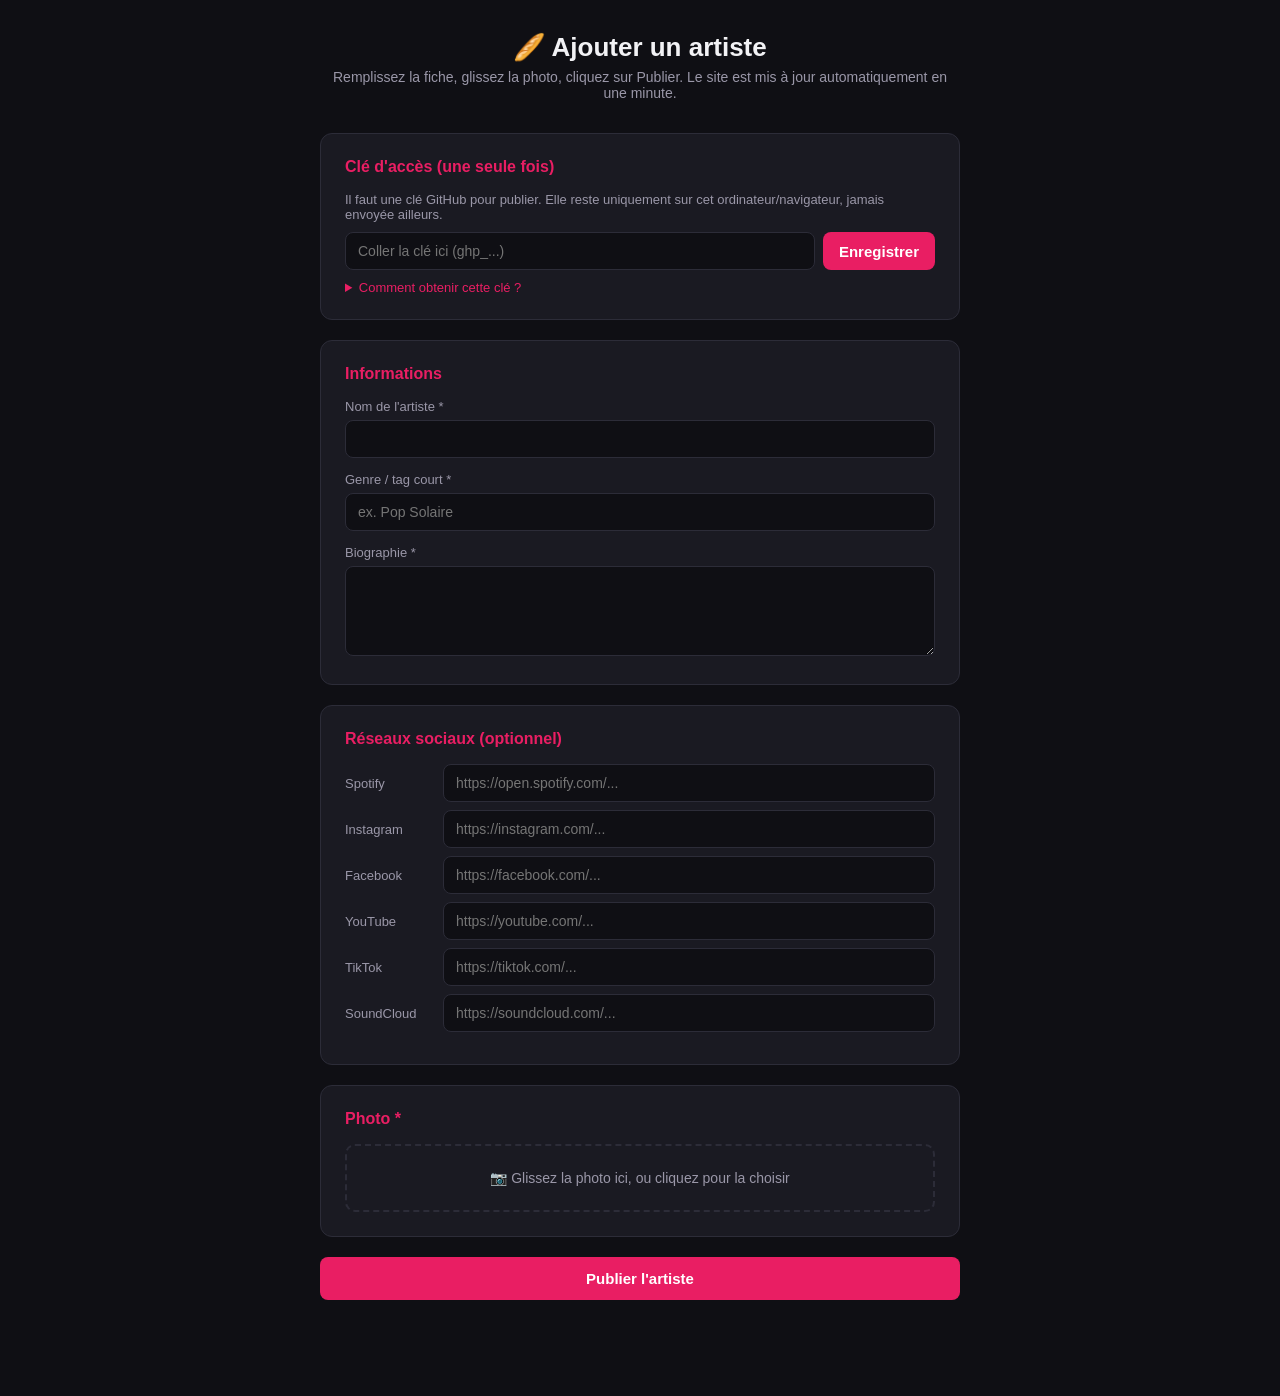
==== admin/index.html @ d39b2714 "Ajoute un outil d'admin web pour ajouter un artiste sans ligne de commande - admin/index.html : form" ====
<!DOCTYPE html>
<html lang="fr">
<head>
<meta charset="UTF-8">
<meta name="viewport" content="width=device-width, initial-scale=1">
<title>Ajouter un artiste — Baguette Publishing</title>
<style>
  :root {
    --pink: #E91E63;
    --bg: #0f0f14;
    --card: #1a1a22;
    --border: #2c2c38;
    --text: #f2f2f5;
    --muted: #9a97a8;
  }
  * { box-sizing: border-box; }
  body {
    margin: 0;
    font-family: -apple-system, BlinkMacSystemFont, "Segoe UI", Roboto, sans-serif;
    background: var(--bg);
    color: var(--text);
    padding: 32px 16px 80px;
  }
  .wrap { max-width: 640px; margin: 0 auto; }
  header { text-align: center; margin-bottom: 32px; }
  header h1 { font-size: 26px; margin: 0 0 6px; }
  header p { color: var(--muted); margin: 0; font-size: 14px; }
  .card {
    background: var(--card);
    border: 1px solid var(--border);
    border-radius: 12px;
    padding: 24px;
    margin-bottom: 20px;
  }
  .card h2 { font-size: 16px; margin: 0 0 16px; color: var(--pink); }
  label { display: block; font-size: 13px; color: var(--muted); margin: 14px 0 6px; }
  label:first-of-type { margin-top: 0; }
  input[type=text], input[type=url], input[type=password], textarea {
    width: 100%;
    background: #0f0f14;
    border: 1px solid var(--border);
    border-radius: 8px;
    padding: 10px 12px;
    color: var(--text);
    font-size: 14px;
    font-family: inherit;
  }
  textarea { resize: vertical; min-height: 90px; }
  input:focus, textarea:focus { outline: none; border-color: var(--pink); }
  .social-row { display: flex; gap: 8px; align-items: center; margin-bottom: 8px; }
  .social-row span { width: 90px; font-size: 13px; color: var(--muted); flex-shrink: 0; }
  .dropzone {
    border: 2px dashed var(--border);
    border-radius: 10px;
    padding: 24px;
    text-align: center;
    cursor: pointer;
    color: var(--muted);
    font-size: 14px;
    transition: border-color .15s, background .15s;
  }
  .dropzone.drag { border-color: var(--pink); background: rgba(233,30,99,.06); }
  .dropzone img { max-width: 100%; max-height: 220px; border-radius: 8px; display: block; margin: 0 auto 10px; }
  .dropzone input { display: none; }
  button {
    background: var(--pink);
    color: #fff;
    border: none;
    border-radius: 8px;
    padding: 13px 20px;
    font-size: 15px;
    font-weight: 600;
    cursor: pointer;
    width: 100%;
  }
  button:disabled { opacity: .4; cursor: not-allowed; }
  button.secondary { background: transparent; border: 1px solid var(--border); color: var(--text); font-weight: 500; }
  .token-box { display: flex; gap: 8px; }
  .token-box input { flex: 1; }
  .token-box button { width: auto; white-space: nowrap; padding: 10px 16px; }
  details { margin-top: 10px; font-size: 13px; color: var(--muted); }
  details summary { cursor: pointer; color: var(--pink); }
  details ol { padding-left: 18px; line-height: 1.7; }
  details a { color: var(--pink); }
  #status { margin-top: 16px; font-size: 14px; line-height: 1.6; white-space: pre-wrap; }
  #status.ok { color: #34d399; }
  #status.err { color: #f87171; }
  #status a { color: var(--pink); }
  .token-saved { display: flex; align-items: center; justify-content: space-between; background: #0f0f14; border: 1px solid var(--border); border-radius: 8px; padding: 10px 12px; font-size: 13px; color: var(--muted); }
  .token-saved button { width: auto; background: transparent; color: var(--pink); padding: 4px 8px; font-size: 13px; }
  .hidden { display: none !important; }
</style>
</head>
<body>
<div class="wrap">
  <header>
    <h1>🥖 Ajouter un artiste</h1>
    <p>Remplissez la fiche, glissez la photo, cliquez sur Publier. Le site est mis à jour automatiquement en une minute.</p>
  </header>

  <div class="card" id="token-card">
    <h2>Clé d'accès (une seule fois)</h2>
    <div id="token-entry">
      <p style="font-size:13px;color:var(--muted);margin:0 0 10px;">Il faut une clé GitHub pour publier. Elle reste uniquement sur cet ordinateur/navigateur, jamais envoyée ailleurs.</p>
      <div class="token-box">
        <input type="password" id="token-input" placeholder="Coller la clé ici (ghp_...)">
        <button type="button" id="token-save">Enregistrer</button>
      </div>
      <details>
        <summary>Comment obtenir cette clé ?</summary>
        <ol>
          <li>Aller sur <a href="https://github.com/settings/tokens/new" target="_blank">github.com/settings/tokens/new</a> (connecté avec le compte GitHub qui a accès au dépôt).</li>
          <li>Note : "Ajout artiste site" — Expiration : au choix (ex. 1 an).</li>
          <li>Cocher uniquement la case <b>repo</b>.</li>
          <li>Cliquer "Generate token" en bas, puis copier la clé (elle ne sera montrée qu'une fois) et la coller ci-dessus.</li>
        </ol>
      </details>
    </div>
    <div id="token-saved-box" class="token-saved hidden">
      <span>✅ Clé enregistrée sur cet appareil</span>
      <button type="button" id="token-clear">Changer</button>
    </div>
  </div>

  <form id="artist-form">
    <div class="card">
      <h2>Informations</h2>
      <label for="f-name">Nom de l'artiste *</label>
      <input type="text" id="f-name" required>

      <label for="f-genre">Genre / tag court *</label>
      <input type="text" id="f-genre" placeholder="ex. Pop Solaire" required>

      <label for="f-bio">Biographie *</label>
      <textarea id="f-bio" required></textarea>
    </div>

    <div class="card">
      <h2>Réseaux sociaux (optionnel)</h2>
      <div class="social-row"><span>Spotify</span><input type="url" id="s-spotify" placeholder="https://open.spotify.com/..."></div>
      <div class="social-row"><span>Instagram</span><input type="url" id="s-instagram" placeholder="https://instagram.com/..."></div>
      <div class="social-row"><span>Facebook</span><input type="url" id="s-facebook" placeholder="https://facebook.com/..."></div>
      <div class="social-row"><span>YouTube</span><input type="url" id="s-youtube" placeholder="https://youtube.com/..."></div>
      <div class="social-row"><span>TikTok</span><input type="url" id="s-tiktok" placeholder="https://tiktok.com/..."></div>
      <div class="social-row"><span>SoundCloud</span><input type="url" id="s-soundcloud" placeholder="https://soundcloud.com/..."></div>
    </div>

    <div class="card">
      <h2>Photo *</h2>
      <div class="dropzone" id="dropzone">
        <div id="dropzone-empty">📷 Glissez la photo ici, ou cliquez pour la choisir</div>
        <img id="preview" class="hidden">
        <input type="file" id="f-image" accept="image/*">
      </div>
    </div>

    <button type="submit" id="submit-btn">Publier l'artiste</button>
    <div id="status"></div>
  </form>
</div>

<script>
const OWNER = "RomainPitot";
const REPO = "baguettepublishing-wp-clone";
const BRANCH = "master";
const API = `https://api.github.com/repos/${OWNER}/${REPO}`;
const SITE_URL = `https://${OWNER.toLowerCase()}.github.io/${REPO}/`;

const $ = (id) => document.getElementById(id);

// ---- Token handling ----
function getToken() { return localStorage.getItem("bp_gh_token") || ""; }
function setToken(t) { localStorage.setItem("bp_gh_token", t); }
function clearToken() { localStorage.removeItem("bp_gh_token"); }

function refreshTokenUI() {
  const has = !!getToken();
  $("token-entry").classList.toggle("hidden", has);
  $("token-saved-box").classList.toggle("hidden", !has);
}
refreshTokenUI();

$("token-save").addEventListener("click", () => {
  const v = $("token-input").value.trim();
  if (!v) return;
  setToken(v);
  $("token-input").value = "";
  refreshTokenUI();
});
$("token-clear").addEventListener("click", () => {
  clearToken();
  refreshTokenUI();
});

// ---- Image drag & drop ----
let imageFile = null;
const dropzone = $("dropzone");
const fileInput = $("f-image");

dropzone.addEventListener("click", () => fileInput.click());
["dragenter", "dragover"].forEach(ev =>
  dropzone.addEventListener(ev, (e) => { e.preventDefault(); dropzone.classList.add("drag"); })
);
["dragleave", "drop"].forEach(ev =>
  dropzone.addEventListener(ev, (e) => { e.preventDefault(); dropzone.classList.remove("drag"); })
);
dropzone.addEventListener("drop", (e) => {
  if (e.dataTransfer.files.length) handleFile(e.dataTransfer.files[0]);
});
fileInput.addEventListener("change", (e) => {
  if (e.target.files.length) handleFile(e.target.files[0]);
});

function handleFile(file) {
  if (!file.type.startsWith("image/")) return;
  imageFile = file;
  const reader = new FileReader();
  reader.onload = (e) => {
    $("preview").src = e.target.result;
    $("preview").classList.remove("hidden");
    $("dropzone-empty").classList.add("hidden");
  };
  reader.readAsDataURL(file);
}

// ---- Helpers ----
function slugify(s) {
  return s.normalize("NFD").replace(/[̀-ͯ]/g, "")
    .toLowerCase().trim().replace(/[^a-z0-9]+/g, "-").replace(/(^-|-$)/g, "");
}

function utf8ToBase64(str) {
  return btoa(unescape(encodeURIComponent(str)));
}
function base64ToUtf8(str) {
  return decodeURIComponent(escape(atob(str)));
}
function arrayBufferToBase64(buffer) {
  let binary = "";
  const bytes = new Uint8Array(buffer);
  for (let i = 0; i < bytes.byteLength; i++) binary += String.fromCharCode(bytes[i]);
  return btoa(binary);
}

async function ghRequest(path, opts) {
  const token = getToken();
  const res = await fetch(`${API}/contents/${path}`, {
    ...opts,
    headers: {
      "Authorization": `Bearer ${token}`,
      "Accept": "application/vnd.github+json",
      ...(opts && opts.headers ? opts.headers : {}),
    },
  });
  if (!res.ok) {
    const body = await res.json().catch(() => ({}));
    throw new Error(`${res.status} ${res.statusText}${body.message ? " — " + body.message : ""}`);
  }
  return res.json();
}

function setStatus(msg, cls) {
  const el = $("status");
  el.textContent = msg;
  el.className = cls || "";
}

// ---- Submit ----
$("artist-form").addEventListener("submit", async (e) => {
  e.preventDefault();
  const token = getToken();
  if (!token) { setStatus("Ajoutez d'abord votre clé d'accès ci-dessus.", "err"); return; }

  const name = $("f-name").value.trim();
  const genre = $("f-genre").value.trim();
  const bio = $("f-bio").value.trim();
  if (!name || !genre || !bio) { setStatus("Merci de remplir le nom, le genre et la biographie.", "err"); return; }
  if (!imageFile) { setStatus("Merci d'ajouter une photo.", "err"); return; }

  const socials = [];
  [["spotify","s-spotify"],["instagram","s-instagram"],["facebook","s-facebook"],
   ["youtube","s-youtube"],["tiktok","s-tiktok"],["soundcloud","s-soundcloud"]]
    .forEach(([icon, id]) => {
      const url = $(id).value.trim();
      if (url) socials.push({ icon, url });
    });

  const btn = $("submit-btn");
  btn.disabled = true;

  try {
    // 1. Upload de la photo
    setStatus("Envoi de la photo...");
    const ext = (imageFile.name.split(".").pop() || "jpg").toLowerCase();
    const suffix = Math.random().toString(36).slice(2, 7);
    const imagePath = `wp-content/uploads/2025/09/${slugify(name)}-${suffix}.${ext}`;
    const imageBuffer = await imageFile.arrayBuffer();
    await ghRequest(imagePath, {
      method: "PUT",
      body: JSON.stringify({
        message: `Ajoute la photo de ${name}`,
        content: arrayBufferToBase64(imageBuffer),
        branch: BRANCH,
      }),
    });

    // 2. Mise à jour de data/artists_grid.json
    setStatus("Ajout de la fiche artiste...");
    const current = await ghRequest("data/artists_grid.json", { method: "GET" });
    const list = JSON.parse(base64ToUtf8(current.content.replace(/\n/g, "")));
    list.push({ name, genre, bio, card_image: imagePath, socials });
    const newContent = JSON.stringify(list, null, 2) + "\n";

    await ghRequest("data/artists_grid.json", {
      method: "PUT",
      body: JSON.stringify({
        message: `Ajoute l'artiste ${name}`,
        content: utf8ToBase64(newContent),
        sha: current.sha,
        branch: BRANCH,
      }),
    });

    setStatus(
      `✅ « ${name} » a été ajouté ! Le site se met à jour automatiquement, ça prend environ 1 minute.\n\nVoir le site : ${SITE_URL}`,
      "ok"
    );
    $("artist-form").reset();
    imageFile = null;
    $("preview").classList.add("hidden");
    $("dropzone-empty").classList.remove("hidden");
  } catch (err) {
    setStatus("❌ Une erreur est survenue : " + err.message, "err");
  } finally {
    btn.disabled = false;
  }
});
</script>
</body>
</html>
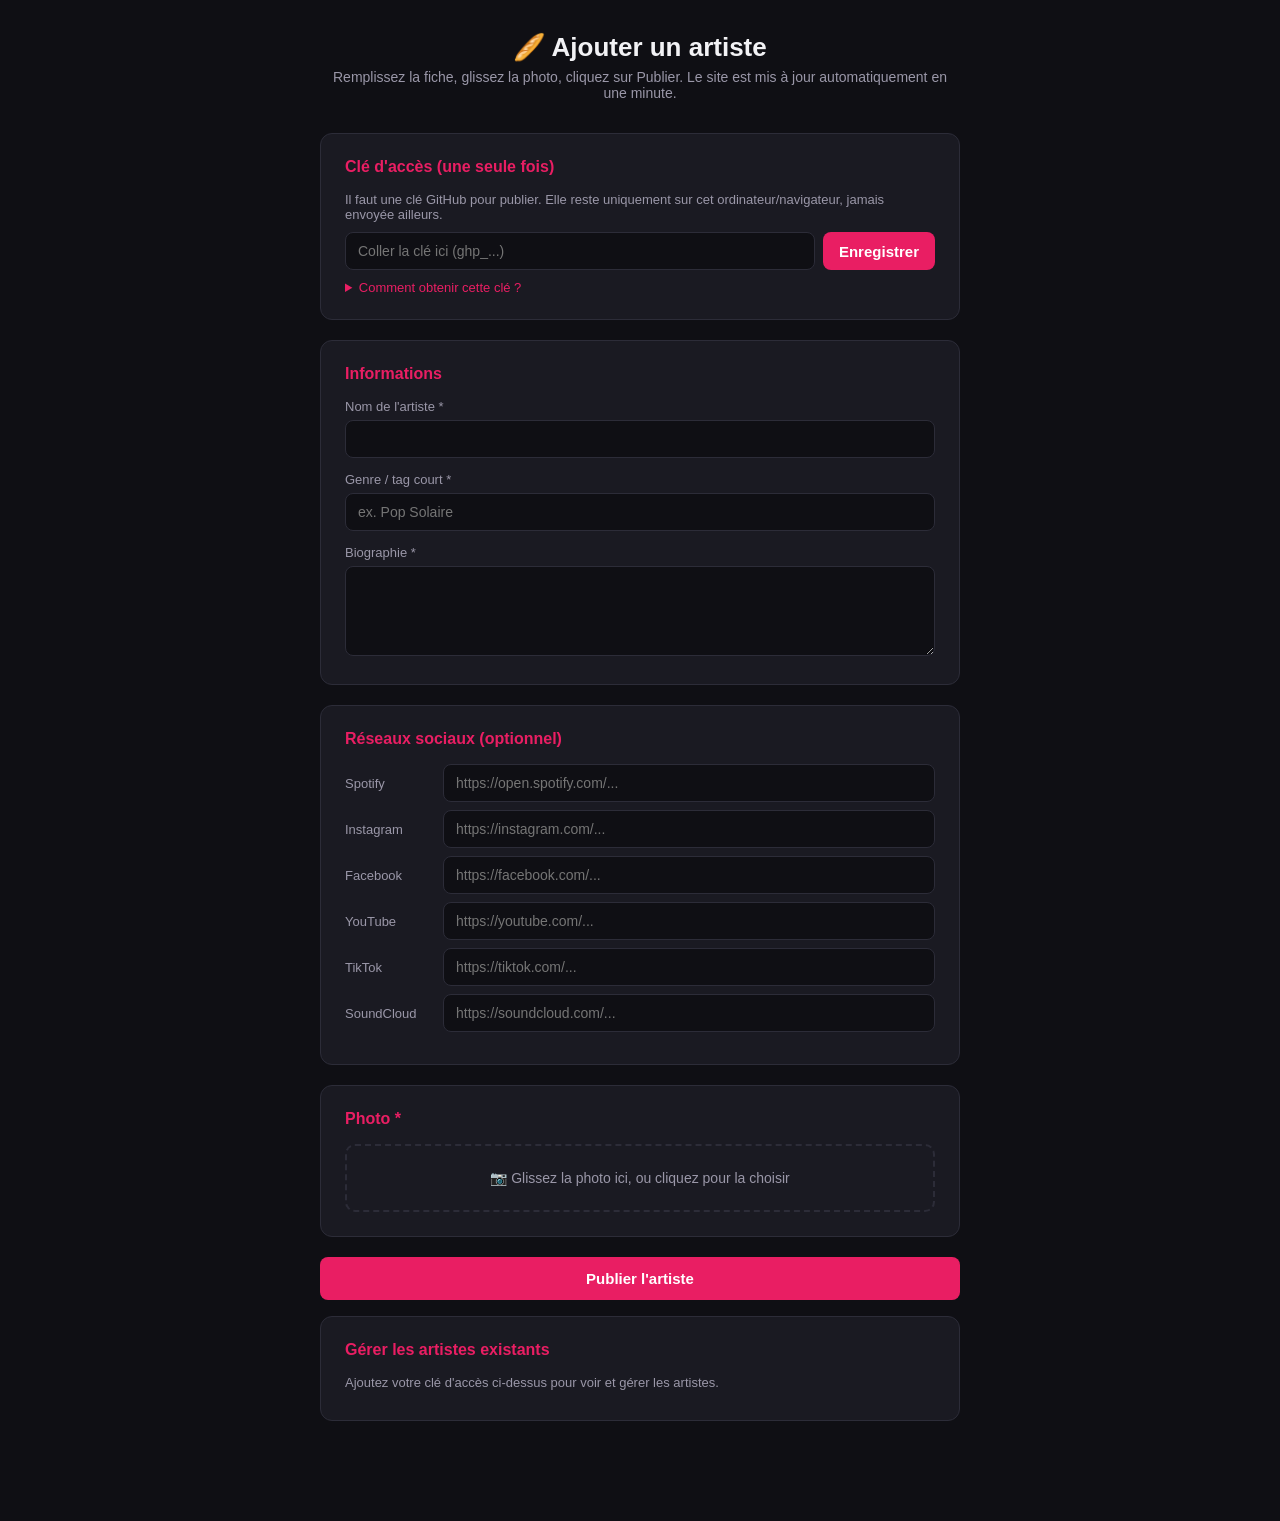
==== commit 2de3f67e: "Ajoute la suppression d'un artiste dans l'outil admin, avec confirmation - L'outil charge et affiche" ====
--- a/admin/index.html
+++ b/admin/index.html
@@ -89,6 +89,24 @@
   .token-saved { display: flex; align-items: center; justify-content: space-between; background: #0f0f14; border: 1px solid var(--border); border-radius: 8px; padding: 10px 12px; font-size: 13px; color: var(--muted); }
   .token-saved button { width: auto; background: transparent; color: var(--pink); padding: 4px 8px; font-size: 13px; }
   .hidden { display: none !important; }
+
+  .artist-list { display: flex; flex-direction: column; gap: 8px; }
+  .artist-row {
+    display: flex; align-items: center; gap: 12px;
+    background: #0f0f14; border: 1px solid var(--border); border-radius: 8px;
+    padding: 8px 10px;
+  }
+  .artist-row img { width: 40px; height: 40px; border-radius: 6px; object-fit: cover; flex-shrink: 0; background: #000; }
+  .artist-row .name { flex: 1; font-size: 14px; }
+  .artist-row .name small { display: block; color: var(--muted); font-size: 12px; }
+  .artist-row button {
+    width: auto; background: transparent; border: 1px solid var(--border);
+    color: #f87171; padding: 6px 12px; font-size: 13px; font-weight: 500;
+  }
+  .artist-row button:hover { background: rgba(248,113,113,.1); border-color: #f87171; }
+  .artist-row button.confirming { background: #f87171; color: #fff; border-color: #f87171; }
+  #manage-status { font-size: 13px; color: var(--muted); margin-top: 6px; }
+  #manage-empty { font-size: 13px; color: var(--muted); }
 </style>
 </head>
 <body>
@@ -157,6 +175,13 @@
     <button type="submit" id="submit-btn">Publier l'artiste</button>
     <div id="status"></div>
   </form>
+
+  <div class="card">
+    <h2>Gérer les artistes existants</h2>
+    <div id="manage-empty">Chargement de la liste...</div>
+    <div class="artist-list hidden" id="artist-list"></div>
+    <div id="manage-status"></div>
+  </div>
 </div>
 
 <script>
@@ -186,10 +211,12 @@
   setToken(v);
   $("token-input").value = "";
   refreshTokenUI();
+  loadArtistList();
 });
 $("token-clear").addEventListener("click", () => {
   clearToken();
   refreshTokenUI();
+  loadArtistList();
 });
 
 // ---- Image drag & drop ----
@@ -329,12 +356,122 @@
     imageFile = null;
     $("preview").classList.add("hidden");
     $("dropzone-empty").classList.remove("hidden");
+    loadArtistList();
   } catch (err) {
     setStatus("❌ Une erreur est survenue : " + err.message, "err");
   } finally {
     btn.disabled = false;
   }
 });
+
+// ---- Gestion / suppression des artistes existants ----
+function setManageStatus(msg) { $("manage-status").textContent = msg || ""; }
+
+async function loadArtistList() {
+  const empty = $("manage-empty");
+  const listEl = $("artist-list");
+  if (!getToken()) {
+    empty.textContent = "Ajoutez votre clé d'accès ci-dessus pour voir et gérer les artistes.";
+    empty.classList.remove("hidden");
+    listEl.classList.add("hidden");
+    return;
+  }
+  empty.textContent = "Chargement de la liste...";
+  empty.classList.remove("hidden");
+  listEl.classList.add("hidden");
+  try {
+    const current = await ghRequest("data/artists_grid.json", { method: "GET" });
+    const list = JSON.parse(base64ToUtf8(current.content.replace(/\n/g, "")));
+    renderArtistList(list, current.sha);
+  } catch (err) {
+    empty.textContent = "❌ Impossible de charger la liste : " + err.message;
+  }
+}
+
+function renderArtistList(list, sha) {
+  const empty = $("manage-empty");
+  const listEl = $("artist-list");
+  if (!list.length) {
+    empty.textContent = "Aucun artiste pour le moment.";
+    empty.classList.remove("hidden");
+    listEl.classList.add("hidden");
+    return;
+  }
+  empty.classList.add("hidden");
+  listEl.classList.remove("hidden");
+  listEl.innerHTML = "";
+  list.forEach((artist, idx) => {
+    const row = document.createElement("div");
+    row.className = "artist-row";
+    row.innerHTML = `
+      <img src="../${artist.card_image}" alt="">
+      <div class="name">${artist.name}<small>${artist.genre || ""}</small></div>
+      <button type="button" data-idx="${idx}">Supprimer</button>
+    `;
+    listEl.appendChild(row);
+  });
+
+  // Confirmation en deux clics : 1er clic → "Confirmer ?", 2e clic dans les 4s → suppression.
+  listEl.querySelectorAll("button[data-idx]").forEach((btn) => {
+    let confirmTimer = null;
+    btn.addEventListener("click", async () => {
+      const idx = parseInt(btn.dataset.idx, 10);
+      const artist = list[idx];
+      if (!btn.classList.contains("confirming")) {
+        btn.classList.add("confirming");
+        btn.textContent = "Confirmer la suppression ?";
+        confirmTimer = setTimeout(() => {
+          btn.classList.remove("confirming");
+          btn.textContent = "Supprimer";
+        }, 4000);
+        return;
+      }
+      clearTimeout(confirmTimer);
+      btn.disabled = true;
+      btn.textContent = "Suppression...";
+      setManageStatus("");
+      try {
+        const current = await ghRequest("data/artists_grid.json", { method: "GET" });
+        const freshList = JSON.parse(base64ToUtf8(current.content.replace(/\n/g, "")));
+        const freshIdx = freshList.findIndex(a => a.name === artist.name && a.card_image === artist.card_image);
+        if (freshIdx === -1) throw new Error("Cet artiste a déjà été retiré (par quelqu'un d'autre entre-temps ?).");
+        freshList.splice(freshIdx, 1);
+        const newContent = JSON.stringify(freshList, null, 2) + "\n";
+        await ghRequest("data/artists_grid.json", {
+          method: "PUT",
+          body: JSON.stringify({
+            message: `Retire l'artiste ${artist.name}`,
+            content: utf8ToBase64(newContent),
+            sha: current.sha,
+            branch: BRANCH,
+          }),
+        });
+        // Best-effort : supprime aussi la photo associée.
+        try {
+          const imgInfo = await ghRequest(artist.card_image, { method: "GET" });
+          await ghRequest(artist.card_image, {
+            method: "DELETE",
+            body: JSON.stringify({
+              message: `Retire la photo de ${artist.name}`,
+              sha: imgInfo.sha,
+              branch: BRANCH,
+            }),
+          });
+        } catch (imgErr) { /* pas grave si la photo ne peut pas être supprimée */ }
+
+        setManageStatus(`✅ « ${artist.name} » a été retiré. Le site se met à jour automatiquement (~1 minute).`);
+        loadArtistList();
+      } catch (err) {
+        setManageStatus("❌ Erreur : " + err.message);
+        btn.disabled = false;
+        btn.classList.remove("confirming");
+        btn.textContent = "Supprimer";
+      }
+    });
+  });
+}
+
+loadArtistList();
 </script>
 </body>
 </html>
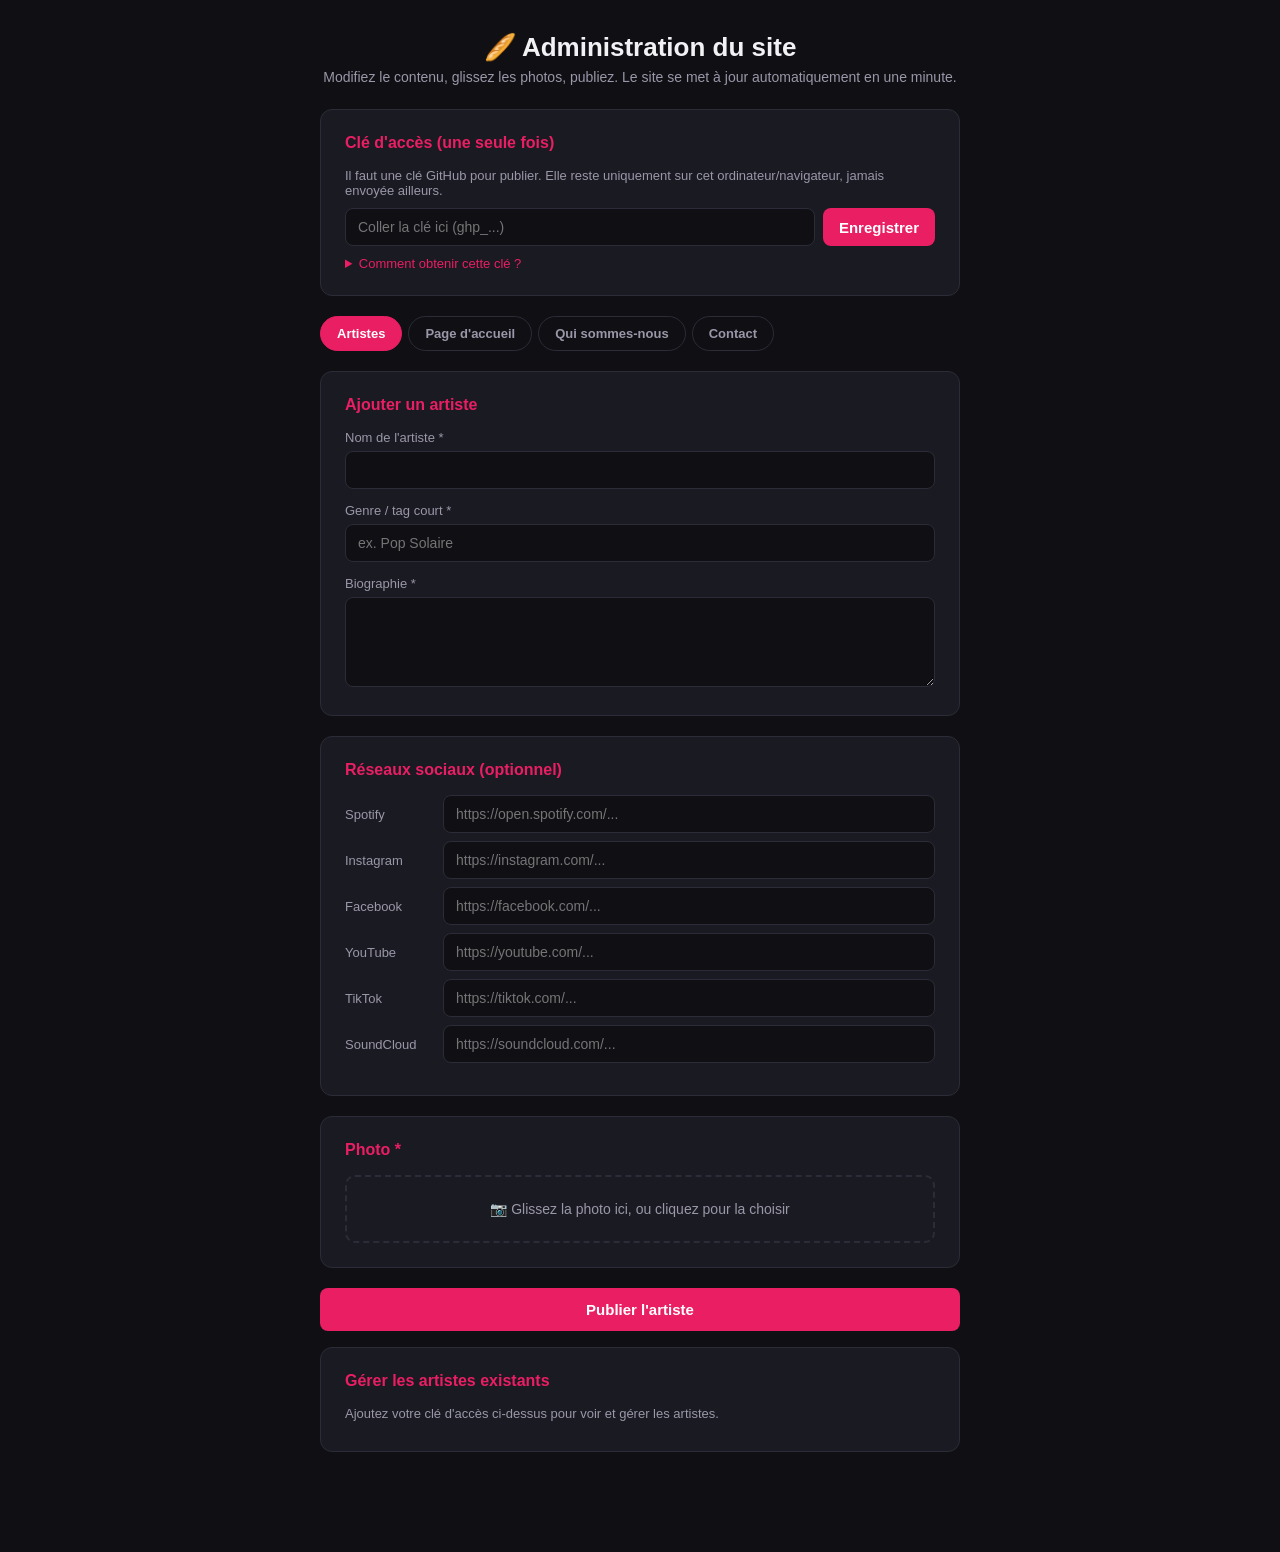
==== commit c261f580: "Étend l'outil admin avec des onglets Accueil / Qui sommes-nous / Contact L'outil se limitait jusque-" ====
--- a/admin/index.html
+++ b/admin/index.html
@@ -3,7 +3,7 @@
 <head>
 <meta charset="UTF-8">
 <meta name="viewport" content="width=device-width, initial-scale=1">
-<title>Ajouter un artiste — Baguette Publishing</title>
+<title>Administration — Baguette Publishing</title>
 <style>
   :root {
     --pink: #E91E63;
@@ -22,7 +22,7 @@
     padding: 32px 16px 80px;
   }
   .wrap { max-width: 640px; margin: 0 auto; }
-  header { text-align: center; margin-bottom: 32px; }
+  header { text-align: center; margin-bottom: 24px; }
   header h1 { font-size: 26px; margin: 0 0 6px; }
   header p { color: var(--muted); margin: 0; font-size: 14px; }
   .card {
@@ -35,7 +35,7 @@
   .card h2 { font-size: 16px; margin: 0 0 16px; color: var(--pink); }
   label { display: block; font-size: 13px; color: var(--muted); margin: 14px 0 6px; }
   label:first-of-type { margin-top: 0; }
-  input[type=text], input[type=url], input[type=password], textarea {
+  input[type=text], input[type=url], input[type=password], input[type=email], textarea, select {
     width: 100%;
     background: #0f0f14;
     border: 1px solid var(--border);
@@ -46,7 +46,7 @@
     font-family: inherit;
   }
   textarea { resize: vertical; min-height: 90px; }
-  input:focus, textarea:focus { outline: none; border-color: var(--pink); }
+  input:focus, textarea:focus, select:focus { outline: none; border-color: var(--pink); }
   .social-row { display: flex; gap: 8px; align-items: center; margin-bottom: 8px; }
   .social-row span { width: 90px; font-size: 13px; color: var(--muted); flex-shrink: 0; }
   .dropzone {
@@ -62,6 +62,8 @@
   .dropzone.drag { border-color: var(--pink); background: rgba(233,30,99,.06); }
   .dropzone img { max-width: 100%; max-height: 220px; border-radius: 8px; display: block; margin: 0 auto 10px; }
   .dropzone input { display: none; }
+  .dropzone.small { padding: 10px; }
+  .dropzone.small img { max-height: 100px; }
   button {
     background: var(--pink);
     color: #fff;
@@ -75,6 +77,9 @@
   }
   button:disabled { opacity: .4; cursor: not-allowed; }
   button.secondary { background: transparent; border: 1px solid var(--border); color: var(--text); font-weight: 500; }
+  button.link-btn { width: auto; background: transparent; color: var(--pink); padding: 6px 4px; font-size: 13px; font-weight: 500; }
+  button.remove-btn { width: auto; background: transparent; border: 1px solid var(--border); color: #f87171; padding: 6px 12px; font-size: 13px; font-weight: 500; }
+  button.remove-btn:hover { background: rgba(248,113,113,.1); border-color: #f87171; }
   .token-box { display: flex; gap: 8px; }
   .token-box input { flex: 1; }
   .token-box button { width: auto; white-space: nowrap; padding: 10px 16px; }
@@ -82,10 +87,10 @@
   details summary { cursor: pointer; color: var(--pink); }
   details ol { padding-left: 18px; line-height: 1.7; }
   details a { color: var(--pink); }
-  #status { margin-top: 16px; font-size: 14px; line-height: 1.6; white-space: pre-wrap; }
-  #status.ok { color: #34d399; }
-  #status.err { color: #f87171; }
-  #status a { color: var(--pink); }
+  .status-msg { margin-top: 16px; font-size: 14px; line-height: 1.6; white-space: pre-wrap; }
+  .status-msg.ok { color: #34d399; }
+  .status-msg.err { color: #f87171; }
+  .status-msg a { color: var(--pink); }
   .token-saved { display: flex; align-items: center; justify-content: space-between; background: #0f0f14; border: 1px solid var(--border); border-radius: 8px; padding: 10px 12px; font-size: 13px; color: var(--muted); }
   .token-saved button { width: auto; background: transparent; color: var(--pink); padding: 4px 8px; font-size: 13px; }
   .hidden { display: none !important; }
@@ -99,21 +104,31 @@
   .artist-row img { width: 40px; height: 40px; border-radius: 6px; object-fit: cover; flex-shrink: 0; background: #000; }
   .artist-row .name { flex: 1; font-size: 14px; }
   .artist-row .name small { display: block; color: var(--muted); font-size: 12px; }
-  .artist-row button {
-    width: auto; background: transparent; border: 1px solid var(--border);
-    color: #f87171; padding: 6px 12px; font-size: 13px; font-weight: 500;
-  }
+  .artist-row button { width: auto; background: transparent; border: 1px solid var(--border); color: #f87171; padding: 6px 12px; font-size: 13px; font-weight: 500; }
   .artist-row button:hover { background: rgba(248,113,113,.1); border-color: #f87171; }
   .artist-row button.confirming { background: #f87171; color: #fff; border-color: #f87171; }
-  #manage-status { font-size: 13px; color: var(--muted); margin-top: 6px; }
-  #manage-empty { font-size: 13px; color: var(--muted); }
+  .manage-status { font-size: 13px; color: var(--muted); margin-top: 6px; }
+  .manage-empty { font-size: 13px; color: var(--muted); }
+
+  .tabs { display: flex; gap: 6px; margin-bottom: 20px; flex-wrap: wrap; }
+  .tab-btn {
+    width: auto; background: transparent; border: 1px solid var(--border);
+    color: var(--muted); padding: 9px 16px; font-size: 13px; font-weight: 600;
+    border-radius: 999px;
+  }
+  .tab-btn.active { background: var(--pink); color: #fff; border-color: var(--pink); }
+  .tab-panel.hidden { display: none !important; }
+
+  .item-card { background: #0f0f14; border: 1px solid var(--border); border-radius: 10px; padding: 16px; margin-bottom: 14px; }
+  .item-card-head { display: flex; align-items: center; justify-content: space-between; margin-bottom: 8px; }
+  .item-card-head .idx { font-size: 12px; color: var(--muted); font-weight: 600; letter-spacing: .04em; text-transform: uppercase; }
 </style>
 </head>
 <body>
 <div class="wrap">
   <header>
-    <h1>🥖 Ajouter un artiste</h1>
-    <p>Remplissez la fiche, glissez la photo, cliquez sur Publier. Le site est mis à jour automatiquement en une minute.</p>
+    <h1>🥖 Administration du site</h1>
+    <p>Modifiez le contenu, glissez les photos, publiez. Le site se met à jour automatiquement en une minute.</p>
   </header>
 
   <div class="card" id="token-card">
@@ -128,7 +143,7 @@
         <summary>Comment obtenir cette clé ?</summary>
         <ol>
           <li>Aller sur <a href="https://github.com/settings/tokens/new" target="_blank">github.com/settings/tokens/new</a> (connecté avec le compte GitHub qui a accès au dépôt).</li>
-          <li>Note : "Ajout artiste site" — Expiration : au choix (ex. 1 an).</li>
+          <li>Note : "Admin site Baguette" — Expiration : au choix (ex. 1 an).</li>
           <li>Cocher uniquement la case <b>repo</b>.</li>
           <li>Cliquer "Generate token" en bas, puis copier la clé (elle ne sera montrée qu'une fois) et la coller ci-dessus.</li>
         </ol>
@@ -140,48 +155,123 @@
     </div>
   </div>
 
-  <form id="artist-form">
+  <div class="tabs">
+    <button type="button" class="tab-btn active" data-tab="artistes">Artistes</button>
+    <button type="button" class="tab-btn" data-tab="hero">Page d'accueil</button>
+    <button type="button" class="tab-btn" data-tab="about">Qui sommes-nous</button>
+    <button type="button" class="tab-btn" data-tab="contact">Contact</button>
+  </div>
+
+  <!-- ================= ARTISTES ================= -->
+  <section class="tab-panel" data-tab="artistes">
+    <form id="artist-form">
+      <div class="card">
+        <h2>Ajouter un artiste</h2>
+        <label for="f-name">Nom de l'artiste *</label>
+        <input type="text" id="f-name" required>
+
+        <label for="f-genre">Genre / tag court *</label>
+        <input type="text" id="f-genre" placeholder="ex. Pop Solaire" required>
+
+        <label for="f-bio">Biographie *</label>
+        <textarea id="f-bio" required></textarea>
+      </div>
+
+      <div class="card">
+        <h2>Réseaux sociaux (optionnel)</h2>
+        <div class="social-row"><span>Spotify</span><input type="url" id="s-spotify" placeholder="https://open.spotify.com/..."></div>
+        <div class="social-row"><span>Instagram</span><input type="url" id="s-instagram" placeholder="https://instagram.com/..."></div>
+        <div class="social-row"><span>Facebook</span><input type="url" id="s-facebook" placeholder="https://facebook.com/..."></div>
+        <div class="social-row"><span>YouTube</span><input type="url" id="s-youtube" placeholder="https://youtube.com/..."></div>
+        <div class="social-row"><span>TikTok</span><input type="url" id="s-tiktok" placeholder="https://tiktok.com/..."></div>
+        <div class="social-row"><span>SoundCloud</span><input type="url" id="s-soundcloud" placeholder="https://soundcloud.com/..."></div>
+      </div>
+
+      <div class="card">
+        <h2>Photo *</h2>
+        <div class="dropzone" id="dropzone">
+          <div id="dropzone-empty">📷 Glissez la photo ici, ou cliquez pour la choisir</div>
+          <img id="preview" class="hidden">
+          <input type="file" id="f-image" accept="image/*">
+        </div>
+      </div>
+
+      <button type="submit" id="submit-btn">Publier l'artiste</button>
+      <div id="status" class="status-msg"></div>
+    </form>
+
     <div class="card">
-      <h2>Informations</h2>
-      <label for="f-name">Nom de l'artiste *</label>
-      <input type="text" id="f-name" required>
-
-      <label for="f-genre">Genre / tag court *</label>
-      <input type="text" id="f-genre" placeholder="ex. Pop Solaire" required>
-
-      <label for="f-bio">Biographie *</label>
-      <textarea id="f-bio" required></textarea>
-    </div>
-
+      <h2>Gérer les artistes existants</h2>
+      <div id="manage-empty" class="manage-empty">Chargement de la liste...</div>
+      <div class="artist-list hidden" id="artist-list"></div>
+      <div id="manage-status" class="manage-status"></div>
+    </div>
+  </section>
+
+  <!-- ================= HERO ================= -->
+  <section class="tab-panel hidden" data-tab="hero">
     <div class="card">
-      <h2>Réseaux sociaux (optionnel)</h2>
-      <div class="social-row"><span>Spotify</span><input type="url" id="s-spotify" placeholder="https://open.spotify.com/..."></div>
-      <div class="social-row"><span>Instagram</span><input type="url" id="s-instagram" placeholder="https://instagram.com/..."></div>
-      <div class="social-row"><span>Facebook</span><input type="url" id="s-facebook" placeholder="https://facebook.com/..."></div>
-      <div class="social-row"><span>YouTube</span><input type="url" id="s-youtube" placeholder="https://youtube.com/..."></div>
-      <div class="social-row"><span>TikTok</span><input type="url" id="s-tiktok" placeholder="https://tiktok.com/..."></div>
-      <div class="social-row"><span>SoundCloud</span><input type="url" id="s-soundcloud" placeholder="https://soundcloud.com/..."></div>
-    </div>
-
+      <h2>Diapositives de la page d'accueil</h2>
+      <p style="font-size:13px;color:var(--muted);margin:0 0 4px;">Le grand visuel qui défile tout en haut du site.</p>
+    </div>
+    <div id="hero-empty" class="manage-empty">Chargement...</div>
+    <div id="hero-list"></div>
+    <button type="button" class="secondary" id="hero-add" style="margin-bottom:14px;">+ Ajouter une diapositive</button>
+    <button type="button" id="hero-save">Publier les diapositives</button>
+    <div id="hero-status" class="status-msg"></div>
+  </section>
+
+  <!-- ================= ABOUT ================= -->
+  <section class="tab-panel hidden" data-tab="about">
     <div class="card">
-      <h2>Photo *</h2>
-      <div class="dropzone" id="dropzone">
-        <div id="dropzone-empty">📷 Glissez la photo ici, ou cliquez pour la choisir</div>
-        <img id="preview" class="hidden">
-        <input type="file" id="f-image" accept="image/*">
+      <h2>Qui sommes-nous</h2>
+      <label for="about-title">Titre</label>
+      <input type="text" id="about-title">
+      <label for="about-eyebrow">Accroche</label>
+      <input type="text" id="about-eyebrow">
+      <label>Paragraphes</label>
+      <div id="about-paragraphs"></div>
+      <button type="button" class="secondary" id="about-add-p" style="margin-top:8px;">+ Ajouter un paragraphe</button>
+    </div>
+    <div class="card">
+      <h2>Image</h2>
+      <div class="dropzone" id="about-dropzone">
+        <div id="about-dropzone-empty">📷 Glissez l'image ici, ou cliquez pour la choisir</div>
+        <img id="about-preview" class="hidden">
+        <input type="file" id="about-image" accept="image/*">
       </div>
     </div>
-
-    <button type="submit" id="submit-btn">Publier l'artiste</button>
-    <div id="status"></div>
-  </form>
-
-  <div class="card">
-    <h2>Gérer les artistes existants</h2>
-    <div id="manage-empty">Chargement de la liste...</div>
-    <div class="artist-list hidden" id="artist-list"></div>
-    <div id="manage-status"></div>
-  </div>
+    <button type="button" id="about-save">Publier</button>
+    <div id="about-status" class="status-msg"></div>
+  </section>
+
+  <!-- ================= CONTACT ================= -->
+  <section class="tab-panel hidden" data-tab="contact">
+    <div class="card">
+      <h2>Coordonnées</h2>
+      <label for="contact-city">Ville</label>
+      <input type="text" id="contact-city">
+      <label for="contact-email">Email</label>
+      <input type="email" id="contact-email">
+      <label for="contact-quote">Citation</label>
+      <textarea id="contact-quote"></textarea>
+    </div>
+    <div class="card">
+      <h2>Logo</h2>
+      <div class="dropzone" id="contact-dropzone">
+        <div id="contact-dropzone-empty">📷 Glissez le logo ici, ou cliquez pour le choisir</div>
+        <img id="contact-preview" class="hidden">
+        <input type="file" id="contact-image" accept="image/*">
+      </div>
+    </div>
+    <div class="card">
+      <h2>Réseaux sociaux</h2>
+      <div id="contact-socials"></div>
+      <button type="button" class="secondary" id="contact-add-social" style="margin-top:8px;">+ Ajouter un réseau</button>
+    </div>
+    <button type="button" id="contact-save">Publier</button>
+    <div id="contact-status" class="status-msg"></div>
+  </section>
 </div>
 
 <script>
@@ -190,10 +280,25 @@
 const BRANCH = "master";
 const API = `https://api.github.com/repos/${OWNER}/${REPO}`;
 const SITE_URL = `https://${OWNER.toLowerCase()}.github.io/${REPO}/`;
+const SOCIAL_ICONS = ["linkedin", "instagram", "facebook", "youtube", "spotify", "tiktok"];
 
 const $ = (id) => document.getElementById(id);
 
-// ---- Token handling ----
+// ==================================================================
+// Onglets
+// ==================================================================
+document.querySelectorAll(".tab-btn").forEach((btn) => {
+  btn.addEventListener("click", () => {
+    document.querySelectorAll(".tab-btn").forEach((b) => b.classList.remove("active"));
+    document.querySelectorAll(".tab-panel").forEach((p) => p.classList.add("hidden"));
+    btn.classList.add("active");
+    document.querySelector(`.tab-panel[data-tab="${btn.dataset.tab}"]`).classList.remove("hidden");
+  });
+});
+
+// ==================================================================
+// Clé d'accès
+// ==================================================================
 function getToken() { return localStorage.getItem("bp_gh_token") || ""; }
 function setToken(t) { localStorage.setItem("bp_gh_token", t); }
 function clearToken() { localStorage.removeItem("bp_gh_token"); }
@@ -211,57 +316,23 @@
   setToken(v);
   $("token-input").value = "";
   refreshTokenUI();
-  loadArtistList();
+  loadEverything();
 });
 $("token-clear").addEventListener("click", () => {
   clearToken();
   refreshTokenUI();
-  loadArtistList();
+  loadEverything();
 });
 
-// ---- Image drag & drop ----
-let imageFile = null;
-const dropzone = $("dropzone");
-const fileInput = $("f-image");
-
-dropzone.addEventListener("click", () => fileInput.click());
-["dragenter", "dragover"].forEach(ev =>
-  dropzone.addEventListener(ev, (e) => { e.preventDefault(); dropzone.classList.add("drag"); })
-);
-["dragleave", "drop"].forEach(ev =>
-  dropzone.addEventListener(ev, (e) => { e.preventDefault(); dropzone.classList.remove("drag"); })
-);
-dropzone.addEventListener("drop", (e) => {
-  if (e.dataTransfer.files.length) handleFile(e.dataTransfer.files[0]);
-});
-fileInput.addEventListener("change", (e) => {
-  if (e.target.files.length) handleFile(e.target.files[0]);
-});
-
-function handleFile(file) {
-  if (!file.type.startsWith("image/")) return;
-  imageFile = file;
-  const reader = new FileReader();
-  reader.onload = (e) => {
-    $("preview").src = e.target.result;
-    $("preview").classList.remove("hidden");
-    $("dropzone-empty").classList.add("hidden");
-  };
-  reader.readAsDataURL(file);
-}
-
-// ---- Helpers ----
+// ==================================================================
+// Aides génériques
+// ==================================================================
 function slugify(s) {
   return s.normalize("NFD").replace(/[̀-ͯ]/g, "")
     .toLowerCase().trim().replace(/[^a-z0-9]+/g, "-").replace(/(^-|-$)/g, "");
 }
-
-function utf8ToBase64(str) {
-  return btoa(unescape(encodeURIComponent(str)));
-}
-function base64ToUtf8(str) {
-  return decodeURIComponent(escape(atob(str)));
-}
+function utf8ToBase64(str) { return btoa(unescape(encodeURIComponent(str))); }
+function base64ToUtf8(str) { return decodeURIComponent(escape(atob(str))); }
 function arrayBufferToBase64(buffer) {
   let binary = "";
   const bytes = new Uint8Array(buffer);
@@ -286,87 +357,129 @@
   return res.json();
 }
 
-function setStatus(msg, cls) {
-  const el = $("status");
+async function getJsonFile(path) {
+  const current = await ghRequest(path, { method: "GET" });
+  return { data: JSON.parse(base64ToUtf8(current.content.replace(/\n/g, ""))), sha: current.sha };
+}
+
+async function putJsonFile(path, data, message, sha) {
+  const newContent = JSON.stringify(data, null, 2) + "\n";
+  return ghRequest(path, {
+    method: "PUT",
+    body: JSON.stringify({ message, content: utf8ToBase64(newContent), sha, branch: BRANCH }),
+  });
+}
+
+async function uploadImage(file, slugBase) {
+  const ext = (file.name.split(".").pop() || "jpg").toLowerCase();
+  const suffix = Math.random().toString(36).slice(2, 7);
+  const path = `wp-content/uploads/2025/09/${slugify(slugBase)}-${suffix}.${ext}`;
+  const buffer = await file.arrayBuffer();
+  await ghRequest(path, {
+    method: "PUT",
+    body: JSON.stringify({ message: `Ajoute l'image ${slugBase}`, content: arrayBufferToBase64(buffer), branch: BRANCH }),
+  });
+  return path;
+}
+
+function setStatus(elId, msg, cls) {
+  const el = $(elId);
   el.textContent = msg;
-  el.className = cls || "";
-}
-
-// ---- Submit ----
+  el.className = "status-msg" + (cls ? " " + cls : "");
+}
+
+// Zone glisser-déposer réutilisable. Renvoie un objet avec getFile()
+// (le nouveau fichier choisi, ou null si l'image n'a pas changé) et
+// getCurrentPath() (le chemin déjà publié, inchangé si pas de nouveau fichier).
+function makeDropzone(zoneId, emptyId, previewId, inputId, currentPath) {
+  const zone = $(zoneId), empty = $(emptyId), preview = $(previewId), input = $(inputId);
+  let file = null;
+  if (currentPath) {
+    preview.src = "../" + currentPath;
+    preview.classList.remove("hidden");
+    empty.classList.add("hidden");
+  }
+  zone.addEventListener("click", () => input.click());
+  ["dragenter", "dragover"].forEach((ev) => zone.addEventListener(ev, (e) => { e.preventDefault(); zone.classList.add("drag"); }));
+  ["dragleave", "drop"].forEach((ev) => zone.addEventListener(ev, (e) => { e.preventDefault(); zone.classList.remove("drag"); }));
+  function handle(f) {
+    if (!f || !f.type.startsWith("image/")) return;
+    file = f;
+    const reader = new FileReader();
+    reader.onload = (e) => { preview.src = e.target.result; preview.classList.remove("hidden"); empty.classList.add("hidden"); };
+    reader.readAsDataURL(f);
+  }
+  zone.addEventListener("drop", (e) => { if (e.dataTransfer.files.length) handle(e.dataTransfer.files[0]); });
+  input.addEventListener("change", (e) => { if (e.target.files.length) handle(e.target.files[0]); });
+  return { getFile: () => file, getCurrentPath: () => currentPath };
+}
+
+function loadEverything() {
+  loadArtistList();
+  loadHeroTab();
+  loadAboutTab();
+  loadContactTab();
+}
+
+// ==================================================================
+// ARTISTES — ajout
+// ==================================================================
+let imageFile = null;
+const dropzone = $("dropzone");
+const fileInput = $("f-image");
+dropzone.addEventListener("click", () => fileInput.click());
+["dragenter", "dragover"].forEach((ev) => dropzone.addEventListener(ev, (e) => { e.preventDefault(); dropzone.classList.add("drag"); }));
+["dragleave", "drop"].forEach((ev) => dropzone.addEventListener(ev, (e) => { e.preventDefault(); dropzone.classList.remove("drag"); }));
+dropzone.addEventListener("drop", (e) => { if (e.dataTransfer.files.length) handleArtistFile(e.dataTransfer.files[0]); });
+fileInput.addEventListener("change", (e) => { if (e.target.files.length) handleArtistFile(e.target.files[0]); });
+function handleArtistFile(file) {
+  if (!file.type.startsWith("image/")) return;
+  imageFile = file;
+  const reader = new FileReader();
+  reader.onload = (e) => { $("preview").src = e.target.result; $("preview").classList.remove("hidden"); $("dropzone-empty").classList.add("hidden"); };
+  reader.readAsDataURL(file);
+}
+
 $("artist-form").addEventListener("submit", async (e) => {
   e.preventDefault();
-  const token = getToken();
-  if (!token) { setStatus("Ajoutez d'abord votre clé d'accès ci-dessus.", "err"); return; }
-
+  if (!getToken()) { setStatus("status", "Ajoutez d'abord votre clé d'accès ci-dessus.", "err"); return; }
   const name = $("f-name").value.trim();
   const genre = $("f-genre").value.trim();
   const bio = $("f-bio").value.trim();
-  if (!name || !genre || !bio) { setStatus("Merci de remplir le nom, le genre et la biographie.", "err"); return; }
-  if (!imageFile) { setStatus("Merci d'ajouter une photo.", "err"); return; }
+  if (!name || !genre || !bio) { setStatus("status", "Merci de remplir le nom, le genre et la biographie.", "err"); return; }
+  if (!imageFile) { setStatus("status", "Merci d'ajouter une photo.", "err"); return; }
 
   const socials = [];
-  [["spotify","s-spotify"],["instagram","s-instagram"],["facebook","s-facebook"],
-   ["youtube","s-youtube"],["tiktok","s-tiktok"],["soundcloud","s-soundcloud"]]
-    .forEach(([icon, id]) => {
-      const url = $(id).value.trim();
-      if (url) socials.push({ icon, url });
-    });
+  [["spotify", "s-spotify"], ["instagram", "s-instagram"], ["facebook", "s-facebook"],
+   ["youtube", "s-youtube"], ["tiktok", "s-tiktok"], ["soundcloud", "s-soundcloud"]]
+    .forEach(([icon, id]) => { const url = $(id).value.trim(); if (url) socials.push({ icon, url }); });
 
   const btn = $("submit-btn");
   btn.disabled = true;
-
   try {
-    // 1. Upload de la photo
-    setStatus("Envoi de la photo...");
-    const ext = (imageFile.name.split(".").pop() || "jpg").toLowerCase();
-    const suffix = Math.random().toString(36).slice(2, 7);
-    const imagePath = `wp-content/uploads/2025/09/${slugify(name)}-${suffix}.${ext}`;
-    const imageBuffer = await imageFile.arrayBuffer();
-    await ghRequest(imagePath, {
-      method: "PUT",
-      body: JSON.stringify({
-        message: `Ajoute la photo de ${name}`,
-        content: arrayBufferToBase64(imageBuffer),
-        branch: BRANCH,
-      }),
-    });
-
-    // 2. Mise à jour de data/artists_grid.json
-    setStatus("Ajout de la fiche artiste...");
-    const current = await ghRequest("data/artists_grid.json", { method: "GET" });
-    const list = JSON.parse(base64ToUtf8(current.content.replace(/\n/g, "")));
+    setStatus("status", "Envoi de la photo...");
+    const imagePath = await uploadImage(imageFile, name);
+    setStatus("status", "Ajout de la fiche artiste...");
+    const { data: list, sha } = await getJsonFile("data/artists_grid.json");
     list.push({ name, genre, bio, card_image: imagePath, socials });
-    const newContent = JSON.stringify(list, null, 2) + "\n";
-
-    await ghRequest("data/artists_grid.json", {
-      method: "PUT",
-      body: JSON.stringify({
-        message: `Ajoute l'artiste ${name}`,
-        content: utf8ToBase64(newContent),
-        sha: current.sha,
-        branch: BRANCH,
-      }),
-    });
-
-    setStatus(
-      `✅ « ${name} » a été ajouté ! Le site se met à jour automatiquement, ça prend environ 1 minute.\n\nVoir le site : ${SITE_URL}`,
-      "ok"
-    );
+    await putJsonFile("data/artists_grid.json", list, `Ajoute l'artiste ${name}`, sha);
+
+    setStatus("status", `✅ « ${name} » a été ajouté ! Le site se met à jour automatiquement, ça prend environ 1 minute.\n\nVoir le site : ${SITE_URL}`, "ok");
     $("artist-form").reset();
     imageFile = null;
     $("preview").classList.add("hidden");
     $("dropzone-empty").classList.remove("hidden");
     loadArtistList();
   } catch (err) {
-    setStatus("❌ Une erreur est survenue : " + err.message, "err");
+    setStatus("status", "❌ Une erreur est survenue : " + err.message, "err");
   } finally {
     btn.disabled = false;
   }
 });
 
-// ---- Gestion / suppression des artistes existants ----
-function setManageStatus(msg) { $("manage-status").textContent = msg || ""; }
-
+// ==================================================================
+// ARTISTES — gestion / suppression
+// ==================================================================
 async function loadArtistList() {
   const empty = $("manage-empty");
   const listEl = $("artist-list");
@@ -380,15 +493,14 @@
   empty.classList.remove("hidden");
   listEl.classList.add("hidden");
   try {
-    const current = await ghRequest("data/artists_grid.json", { method: "GET" });
-    const list = JSON.parse(base64ToUtf8(current.content.replace(/\n/g, "")));
-    renderArtistList(list, current.sha);
+    const { data: list } = await getJsonFile("data/artists_grid.json");
+    renderArtistList(list);
   } catch (err) {
     empty.textContent = "❌ Impossible de charger la liste : " + err.message;
   }
 }
 
-function renderArtistList(list, sha) {
+function renderArtistList(list) {
   const empty = $("manage-empty");
   const listEl = $("artist-list");
   if (!list.length) {
@@ -410,8 +522,6 @@
     `;
     listEl.appendChild(row);
   });
-
-  // Confirmation en deux clics : 1er clic → "Confirmer ?", 2e clic dans les 4s → suppression.
   listEl.querySelectorAll("button[data-idx]").forEach((btn) => {
     let confirmTimer = null;
     btn.addEventListener("click", async () => {
@@ -420,49 +530,27 @@
       if (!btn.classList.contains("confirming")) {
         btn.classList.add("confirming");
         btn.textContent = "Confirmer la suppression ?";
-        confirmTimer = setTimeout(() => {
-          btn.classList.remove("confirming");
-          btn.textContent = "Supprimer";
-        }, 4000);
+        confirmTimer = setTimeout(() => { btn.classList.remove("confirming"); btn.textContent = "Supprimer"; }, 4000);
         return;
       }
       clearTimeout(confirmTimer);
       btn.disabled = true;
       btn.textContent = "Suppression...";
-      setManageStatus("");
+      $("manage-status").textContent = "";
       try {
-        const current = await ghRequest("data/artists_grid.json", { method: "GET" });
-        const freshList = JSON.parse(base64ToUtf8(current.content.replace(/\n/g, "")));
-        const freshIdx = freshList.findIndex(a => a.name === artist.name && a.card_image === artist.card_image);
+        const { data: freshList, sha } = await getJsonFile("data/artists_grid.json");
+        const freshIdx = freshList.findIndex((a) => a.name === artist.name && a.card_image === artist.card_image);
         if (freshIdx === -1) throw new Error("Cet artiste a déjà été retiré (par quelqu'un d'autre entre-temps ?).");
         freshList.splice(freshIdx, 1);
-        const newContent = JSON.stringify(freshList, null, 2) + "\n";
-        await ghRequest("data/artists_grid.json", {
-          method: "PUT",
-          body: JSON.stringify({
-            message: `Retire l'artiste ${artist.name}`,
-            content: utf8ToBase64(newContent),
-            sha: current.sha,
-            branch: BRANCH,
-          }),
-        });
-        // Best-effort : supprime aussi la photo associée.
+        await putJsonFile("data/artists_grid.json", freshList, `Retire l'artiste ${artist.name}`, sha);
         try {
           const imgInfo = await ghRequest(artist.card_image, { method: "GET" });
-          await ghRequest(artist.card_image, {
-            method: "DELETE",
-            body: JSON.stringify({
-              message: `Retire la photo de ${artist.name}`,
-              sha: imgInfo.sha,
-              branch: BRANCH,
-            }),
-          });
+          await ghRequest(artist.card_image, { method: "DELETE", body: JSON.stringify({ message: `Retire la photo de ${artist.name}`, sha: imgInfo.sha, branch: BRANCH }) });
         } catch (imgErr) { /* pas grave si la photo ne peut pas être supprimée */ }
-
-        setManageStatus(`✅ « ${artist.name} » a été retiré. Le site se met à jour automatiquement (~1 minute).`);
+        $("manage-status").textContent = `✅ « ${artist.name} » a été retiré. Le site se met à jour automatiquement (~1 minute).`;
         loadArtistList();
       } catch (err) {
-        setManageStatus("❌ Erreur : " + err.message);
+        $("manage-status").textContent = "❌ Erreur : " + err.message;
         btn.disabled = false;
         btn.classList.remove("confirming");
         btn.textContent = "Supprimer";
@@ -471,7 +559,216 @@
   });
 }
 
-loadArtistList();
+// ==================================================================
+// HERO — diapositives de la page d'accueil
+// ==================================================================
+let heroDropzones = [];
+
+async function loadHeroTab() {
+  const empty = $("hero-empty");
+  if (!getToken()) { empty.textContent = "Ajoutez votre clé d'accès ci-dessus."; empty.classList.remove("hidden"); $("hero-list").innerHTML = ""; return; }
+  empty.textContent = "Chargement...";
+  empty.classList.remove("hidden");
+  try {
+    const { data } = await getJsonFile("data/site_content.json");
+    renderHeroTab(data.hero_slides || []);
+    empty.classList.add("hidden");
+  } catch (err) {
+    empty.textContent = "❌ Impossible de charger : " + err.message;
+  }
+}
+
+function renderHeroTab(slides) {
+  const list = $("hero-list");
+  list.innerHTML = "";
+  heroDropzones = [];
+  slides.forEach((slide, i) => addHeroCard(slide, i));
+}
+
+function addHeroCard(slide, i) {
+  const list = $("hero-list");
+  const card = document.createElement("div");
+  card.className = "item-card";
+  const dzId = `hero-dz-${i}`, dzEmptyId = `hero-dz-empty-${i}`, dzPrevId = `hero-dz-prev-${i}`, dzInputId = `hero-dz-input-${i}`;
+  card.innerHTML = `
+    <div class="item-card-head"><span class="idx">Diapositive ${i + 1}</span><button type="button" class="remove-btn" data-remove>Retirer</button></div>
+    <label>Nom de l'artiste</label>
+    <input type="text" class="hero-name" value="${slide.name || ""}">
+    <label>Mot-clé (grand titre)</label>
+    <input type="text" class="hero-word" value="${slide.word || ""}">
+    <label>Phrase d'accroche</label>
+    <input type="text" class="hero-text" value="${slide.text || ""}">
+    <label>Photo</label>
+    <div class="dropzone small" id="${dzId}">
+      <div id="${dzEmptyId}">📷 Glissez la photo ici</div>
+      <img id="${dzPrevId}" class="hidden">
+      <input type="file" id="${dzInputId}" accept="image/*">
+    </div>
+  `;
+  list.appendChild(card);
+  const dz = makeDropzone(dzId, dzEmptyId, dzPrevId, dzInputId, slide.image);
+  heroDropzones.push(dz);
+  card.querySelector("[data-remove]").addEventListener("click", () => {
+    const idx = Array.from(list.children).indexOf(card);
+    heroDropzones.splice(idx, 1);
+    card.remove();
+  });
+}
+
+$("hero-add").addEventListener("click", () => addHeroCard({ name: "", word: "", text: "", image: "" }, $("hero-list").children.length));
+
+$("hero-save").addEventListener("click", async () => {
+  if (!getToken()) { setStatus("hero-status", "Ajoutez d'abord votre clé d'accès.", "err"); return; }
+  const btn = $("hero-save");
+  btn.disabled = true;
+  try {
+    setStatus("hero-status", "Envoi des photos modifiées...");
+    const cards = Array.from($("hero-list").children);
+    const slides = [];
+    for (let i = 0; i < cards.length; i++) {
+      const card = cards[i];
+      const name = card.querySelector(".hero-name").value.trim();
+      const word = card.querySelector(".hero-word").value.trim();
+      const text = card.querySelector(".hero-text").value.trim();
+      const dz = heroDropzones[i];
+      let image = dz.getCurrentPath() || "";
+      const file = dz.getFile();
+      if (file) image = await uploadImage(file, name || "hero");
+      slides.push({ name, word, text, image });
+    }
+    setStatus("hero-status", "Publication...");
+    const { data, sha } = await getJsonFile("data/site_content.json");
+    data.hero_slides = slides;
+    await putJsonFile("data/site_content.json", data, "Met à jour les diapositives de la page d'accueil", sha);
+    setStatus("hero-status", `✅ Diapositives publiées ! Ça prend environ 1 minute.\n\nVoir le site : ${SITE_URL}`, "ok");
+    loadHeroTab();
+  } catch (err) {
+    setStatus("hero-status", "❌ Une erreur est survenue : " + err.message, "err");
+  } finally {
+    btn.disabled = false;
+  }
+});
+
+// ==================================================================
+// ABOUT — Qui sommes-nous
+// ==================================================================
+let aboutDropzone = null;
+
+async function loadAboutTab() {
+  if (!getToken()) return;
+  try {
+    const { data } = await getJsonFile("data/site_content.json");
+    const about = data.about || { title: "", eyebrow: "", paragraphs: [], image: "" };
+    $("about-title").value = about.title || "";
+    $("about-eyebrow").value = about.eyebrow || "";
+    const container = $("about-paragraphs");
+    container.innerHTML = "";
+    (about.paragraphs || []).forEach((p) => addAboutParagraph(p));
+    aboutDropzone = makeDropzone("about-dropzone", "about-dropzone-empty", "about-preview", "about-image", about.image);
+  } catch (err) {
+    setStatus("about-status", "❌ Impossible de charger : " + err.message, "err");
+  }
+}
+
+function addAboutParagraph(text) {
+  const container = $("about-paragraphs");
+  const row = document.createElement("div");
+  row.style.display = "flex";
+  row.style.gap = "8px";
+  row.style.marginBottom = "8px";
+  row.innerHTML = `<textarea style="flex:1;min-height:70px;">${text || ""}</textarea><button type="button" class="remove-btn" data-remove>✕</button>`;
+  row.querySelector("[data-remove]").addEventListener("click", () => row.remove());
+  container.appendChild(row);
+}
+$("about-add-p").addEventListener("click", () => addAboutParagraph(""));
+
+$("about-save").addEventListener("click", async () => {
+  if (!getToken()) { setStatus("about-status", "Ajoutez d'abord votre clé d'accès.", "err"); return; }
+  const btn = $("about-save");
+  btn.disabled = true;
+  try {
+    setStatus("about-status", "Publication...");
+    const paragraphs = Array.from($("about-paragraphs").querySelectorAll("textarea")).map((t) => t.value.trim()).filter(Boolean);
+    let image = aboutDropzone.getCurrentPath() || "";
+    const file = aboutDropzone.getFile();
+    if (file) image = await uploadImage(file, "about");
+    const { data, sha } = await getJsonFile("data/site_content.json");
+    data.about = { title: $("about-title").value.trim(), eyebrow: $("about-eyebrow").value.trim(), paragraphs, image };
+    await putJsonFile("data/site_content.json", data, "Met à jour la section Qui sommes-nous", sha);
+    setStatus("about-status", `✅ Publié ! Ça prend environ 1 minute.\n\nVoir le site : ${SITE_URL}`, "ok");
+    loadAboutTab();
+  } catch (err) {
+    setStatus("about-status", "❌ Une erreur est survenue : " + err.message, "err");
+  } finally {
+    btn.disabled = false;
+  }
+});
+
+// ==================================================================
+// CONTACT
+// ==================================================================
+let contactDropzone = null;
+
+async function loadContactTab() {
+  if (!getToken()) return;
+  try {
+    const { data } = await getJsonFile("data/site_content.json");
+    const contact = data.contact || { city: "", email: "", quote: "", logo: "", socials: [] };
+    $("contact-city").value = contact.city || "";
+    $("contact-email").value = contact.email || "";
+    $("contact-quote").value = contact.quote || "";
+    contactDropzone = makeDropzone("contact-dropzone", "contact-dropzone-empty", "contact-preview", "contact-image", contact.logo);
+    const container = $("contact-socials");
+    container.innerHTML = "";
+    (contact.socials || []).forEach((s) => addContactSocial(s.icon, s.url));
+  } catch (err) {
+    setStatus("contact-status", "❌ Impossible de charger : " + err.message, "err");
+  }
+}
+
+function addContactSocial(icon, url) {
+  const container = $("contact-socials");
+  const row = document.createElement("div");
+  row.className = "social-row";
+  const options = SOCIAL_ICONS.map((i) => `<option value="${i}" ${i === icon ? "selected" : ""}>${i}</option>`).join("");
+  row.innerHTML = `<select style="width:130px;flex-shrink:0;">${options}</select><input type="url" value="${url || ""}" placeholder="https://..."><button type="button" class="remove-btn" data-remove>✕</button>`;
+  row.querySelector("[data-remove]").addEventListener("click", () => row.remove());
+  container.appendChild(row);
+}
+$("contact-add-social").addEventListener("click", () => addContactSocial(SOCIAL_ICONS[0], ""));
+
+$("contact-save").addEventListener("click", async () => {
+  if (!getToken()) { setStatus("contact-status", "Ajoutez d'abord votre clé d'accès.", "err"); return; }
+  const btn = $("contact-save");
+  btn.disabled = true;
+  try {
+    setStatus("contact-status", "Publication...");
+    const socials = Array.from($("contact-socials").children).map((row) => ({
+      icon: row.querySelector("select").value,
+      url: row.querySelector("input").value.trim(),
+    })).filter((s) => s.url);
+    let logo = contactDropzone.getCurrentPath() || "";
+    const file = contactDropzone.getFile();
+    if (file) logo = await uploadImage(file, "logo-contact");
+    const { data, sha } = await getJsonFile("data/site_content.json");
+    data.contact = {
+      city: $("contact-city").value.trim(),
+      email: $("contact-email").value.trim(),
+      quote: $("contact-quote").value.trim(),
+      logo,
+      socials,
+    };
+    await putJsonFile("data/site_content.json", data, "Met à jour la section Contact", sha);
+    setStatus("contact-status", `✅ Publié ! Ça prend environ 1 minute.\n\nVoir le site : ${SITE_URL}`, "ok");
+    loadContactTab();
+  } catch (err) {
+    setStatus("contact-status", "❌ Une erreur est survenue : " + err.message, "err");
+  } finally {
+    btn.disabled = false;
+  }
+});
+
+loadEverything();
 </script>
 </body>
 </html>
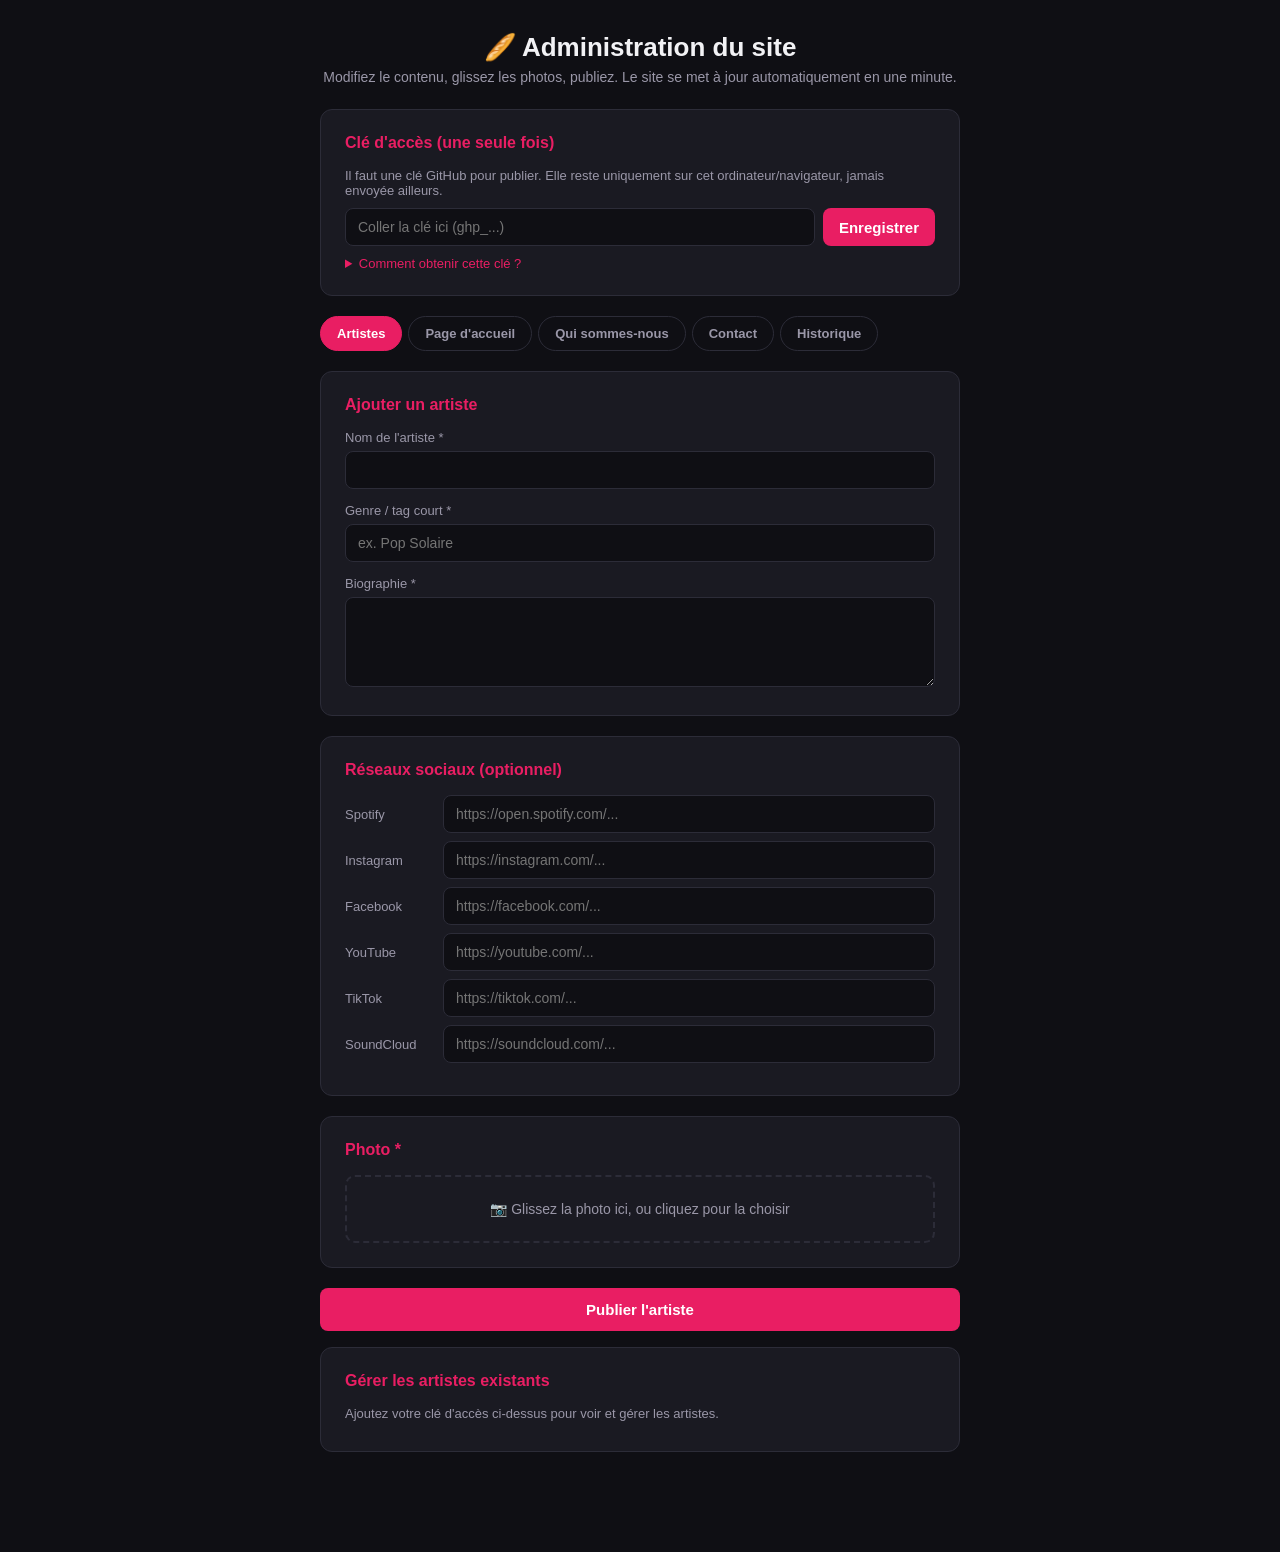
==== commit 69f59821: "Ajoute un onglet Historique avec restauration, et une confirmation avant publication - Onglet 'Histo" ====
--- a/admin/index.html
+++ b/admin/index.html
@@ -122,6 +122,19 @@
   .item-card { background: #0f0f14; border: 1px solid var(--border); border-radius: 10px; padding: 16px; margin-bottom: 14px; }
   .item-card-head { display: flex; align-items: center; justify-content: space-between; margin-bottom: 8px; }
   .item-card-head .idx { font-size: 12px; color: var(--muted); font-weight: 600; letter-spacing: .04em; text-transform: uppercase; }
+
+  .history-row {
+    background: #0f0f14; border: 1px solid var(--border); border-radius: 10px;
+    padding: 14px 16px; margin-bottom: 10px;
+    display: flex; align-items: center; gap: 14px; justify-content: space-between;
+  }
+  .history-row .info { flex: 1; min-width: 0; }
+  .history-row .msg { font-size: 14px; color: var(--text); }
+  .history-row .meta { font-size: 12px; color: var(--muted); margin-top: 3px; }
+  .history-row .current-badge { font-size: 11px; color: #34d399; font-weight: 600; text-transform: uppercase; letter-spacing: .04em; }
+  .history-row button { width: auto; background: transparent; border: 1px solid var(--border); color: var(--text); padding: 8px 14px; font-size: 13px; font-weight: 500; flex-shrink: 0; }
+  .history-row button:hover { background: rgba(233,30,99,.08); border-color: var(--pink); }
+  .history-row button.confirming { background: var(--pink); color: #fff; border-color: var(--pink); }
 </style>
 </head>
 <body>
@@ -160,6 +173,7 @@
     <button type="button" class="tab-btn" data-tab="hero">Page d'accueil</button>
     <button type="button" class="tab-btn" data-tab="about">Qui sommes-nous</button>
     <button type="button" class="tab-btn" data-tab="contact">Contact</button>
+    <button type="button" class="tab-btn" data-tab="history">Historique</button>
   </div>
 
   <!-- ================= ARTISTES ================= -->
@@ -271,6 +285,17 @@
     </div>
     <button type="button" id="contact-save">Publier</button>
     <div id="contact-status" class="status-msg"></div>
+  </section>
+
+  <!-- ================= HISTORIQUE ================= -->
+  <section class="tab-panel hidden" data-tab="history">
+    <div class="card">
+      <h2>Historique des publications</h2>
+      <p style="font-size:13px;color:var(--muted);margin:0;">Chaque modification (artistes, page d'accueil, à propos, contact) est enregistrée ici. Vous pouvez revenir à une version précédente à tout moment.</p>
+      <p style="font-size:12px;color:var(--muted);margin:10px 0 0;">⚠️ La restauration remet en place le texte tel qu'il était à cette date. Si une photo a été supprimée depuis, elle ne sera pas ramenée automatiquement.</p>
+    </div>
+    <div id="history-empty" class="manage-empty">Chargement...</div>
+    <div id="history-list"></div>
   </section>
 </div>
 
@@ -340,9 +365,9 @@
   return btoa(binary);
 }
 
-async function ghRequest(path, opts) {
+async function ghApi(url, opts) {
   const token = getToken();
-  const res = await fetch(`${API}/contents/${path}`, {
+  const res = await fetch(url, {
     ...opts,
     headers: {
       "Authorization": `Bearer ${token}`,
@@ -356,6 +381,27 @@
   }
   return res.json();
 }
+async function ghRequest(path, opts) { return ghApi(`${API}/contents/${path}`, opts); }
+
+// Bouton "Publier" à confirmation en deux clics : le 1er clic affiche un
+// message de confirmation pendant quelques secondes, le 2e déclenche
+// réellement l'action. Évite d'écraser du contenu par un clic accidentel.
+function wireConfirmButton(btn, normalLabel, confirmLabel, onConfirmed) {
+  let timer = null;
+  btn.textContent = normalLabel;
+  btn.addEventListener("click", async () => {
+    if (!btn.classList.contains("confirming")) {
+      btn.classList.add("confirming");
+      btn.textContent = confirmLabel;
+      timer = setTimeout(() => { btn.classList.remove("confirming"); btn.textContent = normalLabel; }, 5000);
+      return;
+    }
+    clearTimeout(timer);
+    btn.classList.remove("confirming");
+    btn.textContent = normalLabel;
+    await onConfirmed();
+  });
+}
 
 async function getJsonFile(path) {
   const current = await ghRequest(path, { method: "GET" });
@@ -382,6 +428,20 @@
   return path;
 }
 
+// Best-effort : supprime une image devenue inutile (remplacée par une
+// nouvelle) pour ne pas laisser le dépôt s'alourdir avec des fichiers
+// orphelins. Échoue silencieusement si le fichier n'existe déjà plus.
+async function deleteImageBestEffort(path, label) {
+  if (!path) return;
+  try {
+    const info = await ghRequest(path, { method: "GET" });
+    await ghRequest(path, {
+      method: "DELETE",
+      body: JSON.stringify({ message: `Retire l'ancienne image (${label})`, sha: info.sha, branch: BRANCH }),
+    });
+  } catch (err) { /* pas grave si l'ancienne image ne peut pas être supprimée */ }
+}
+
 function setStatus(elId, msg, cls) {
   const el = $(elId);
   el.textContent = msg;
@@ -419,6 +479,7 @@
   loadHeroTab();
   loadAboutTab();
   loadContactTab();
+  loadHistoryTab();
 }
 
 // ==================================================================
@@ -617,7 +678,7 @@
 
 $("hero-add").addEventListener("click", () => addHeroCard({ name: "", word: "", text: "", image: "" }, $("hero-list").children.length));
 
-$("hero-save").addEventListener("click", async () => {
+wireConfirmButton($("hero-save"), "Publier les diapositives", "Confirmer la publication ?", async () => {
   if (!getToken()) { setStatus("hero-status", "Ajoutez d'abord votre clé d'accès.", "err"); return; }
   const btn = $("hero-save");
   btn.disabled = true;
@@ -631,9 +692,13 @@
       const word = card.querySelector(".hero-word").value.trim();
       const text = card.querySelector(".hero-text").value.trim();
       const dz = heroDropzones[i];
-      let image = dz.getCurrentPath() || "";
+      const oldPath = dz.getCurrentPath() || "";
+      let image = oldPath;
       const file = dz.getFile();
-      if (file) image = await uploadImage(file, name || "hero");
+      if (file) {
+        image = await uploadImage(file, name || "hero");
+        if (oldPath) await deleteImageBestEffort(oldPath, `diapositive ${name || i + 1}`);
+      }
       slides.push({ name, word, text, image });
     }
     setStatus("hero-status", "Publication...");
@@ -682,16 +747,20 @@
 }
 $("about-add-p").addEventListener("click", () => addAboutParagraph(""));
 
-$("about-save").addEventListener("click", async () => {
+wireConfirmButton($("about-save"), "Publier", "Confirmer la publication ?", async () => {
   if (!getToken()) { setStatus("about-status", "Ajoutez d'abord votre clé d'accès.", "err"); return; }
   const btn = $("about-save");
   btn.disabled = true;
   try {
     setStatus("about-status", "Publication...");
     const paragraphs = Array.from($("about-paragraphs").querySelectorAll("textarea")).map((t) => t.value.trim()).filter(Boolean);
-    let image = aboutDropzone.getCurrentPath() || "";
+    const oldImage = aboutDropzone.getCurrentPath() || "";
+    let image = oldImage;
     const file = aboutDropzone.getFile();
-    if (file) image = await uploadImage(file, "about");
+    if (file) {
+      image = await uploadImage(file, "about");
+      if (oldImage) await deleteImageBestEffort(oldImage, "Qui sommes-nous");
+    }
     const { data, sha } = await getJsonFile("data/site_content.json");
     data.about = { title: $("about-title").value.trim(), eyebrow: $("about-eyebrow").value.trim(), paragraphs, image };
     await putJsonFile("data/site_content.json", data, "Met à jour la section Qui sommes-nous", sha);
@@ -737,7 +806,7 @@
 }
 $("contact-add-social").addEventListener("click", () => addContactSocial(SOCIAL_ICONS[0], ""));
 
-$("contact-save").addEventListener("click", async () => {
+wireConfirmButton($("contact-save"), "Publier", "Confirmer la publication ?", async () => {
   if (!getToken()) { setStatus("contact-status", "Ajoutez d'abord votre clé d'accès.", "err"); return; }
   const btn = $("contact-save");
   btn.disabled = true;
@@ -747,9 +816,13 @@
       icon: row.querySelector("select").value,
       url: row.querySelector("input").value.trim(),
     })).filter((s) => s.url);
-    let logo = contactDropzone.getCurrentPath() || "";
+    const oldLogo = contactDropzone.getCurrentPath() || "";
+    let logo = oldLogo;
     const file = contactDropzone.getFile();
-    if (file) logo = await uploadImage(file, "logo-contact");
+    if (file) {
+      logo = await uploadImage(file, "logo-contact");
+      if (oldLogo) await deleteImageBestEffort(oldLogo, "logo contact");
+    }
     const { data, sha } = await getJsonFile("data/site_content.json");
     data.contact = {
       city: $("contact-city").value.trim(),
@@ -768,6 +841,96 @@
   }
 });
 
+// ==================================================================
+// HISTORIQUE — journal des publications + restauration
+// ==================================================================
+const HISTORY_FILES = ["data/artists_grid.json", "data/site_content.json"];
+
+function timeAgo(dateStr) {
+  const diffMs = Date.now() - new Date(dateStr).getTime();
+  const mins = Math.round(diffMs / 60000);
+  if (mins < 1) return "à l'instant";
+  if (mins < 60) return `il y a ${mins} min`;
+  const hours = Math.round(mins / 60);
+  if (hours < 24) return `il y a ${hours} h`;
+  const days = Math.round(hours / 24);
+  return `il y a ${days} j`;
+}
+
+async function loadHistoryTab() {
+  const empty = $("history-empty");
+  const listEl = $("history-list");
+  if (!getToken()) { empty.textContent = "Ajoutez votre clé d'accès ci-dessus."; empty.classList.remove("hidden"); listEl.innerHTML = ""; return; }
+  empty.textContent = "Chargement...";
+  empty.classList.remove("hidden");
+  listEl.innerHTML = "";
+  try {
+    const commits = await ghApi(`${API}/commits?per_page=25`, { method: "GET" });
+    empty.classList.add("hidden");
+    commits.forEach((c, idx) => renderHistoryRow(c, idx === 0));
+  } catch (err) {
+    empty.textContent = "❌ Impossible de charger l'historique : " + err.message;
+  }
+}
+
+function renderHistoryRow(commit, isCurrent) {
+  const listEl = $("history-list");
+  const row = document.createElement("div");
+  row.className = "history-row";
+  const message = (commit.commit.message || "").split("\n")[0];
+  const date = commit.commit.author?.date || commit.commit.committer?.date;
+  row.innerHTML = `
+    <div class="info">
+      <div class="msg">${message}</div>
+      <div class="meta">${date ? timeAgo(date) : ""}${isCurrent ? ' · <span class="current-badge">Version actuelle</span>' : ""}</div>
+    </div>
+    ${isCurrent ? "" : '<button type="button" data-sha="' + commit.sha + '">Restaurer cette version</button>'}
+  `;
+  listEl.appendChild(row);
+  const btn = row.querySelector("button[data-sha]");
+  if (btn) {
+    wireConfirmButton(btn, "Restaurer cette version", "Confirmer la restauration ?", () => restoreToCommit(commit.sha, message, btn));
+  }
+}
+
+async function restoreToCommit(sha, message, btn) {
+  btn.disabled = true;
+  const original = btn.textContent;
+  btn.textContent = "Restauration...";
+  try {
+    for (const path of HISTORY_FILES) {
+      let oldFile;
+      try {
+        oldFile = await ghRequest(`${path}?ref=${sha}`, { method: "GET" });
+      } catch (err) {
+        continue; // ce fichier n'existait peut-être pas encore à cette date
+      }
+      const current = await ghRequest(path, { method: "GET" });
+      if (oldFile.sha === current.sha) continue; // déjà identique, rien à faire
+      await ghRequest(path, {
+        method: "PUT",
+        body: JSON.stringify({
+          message: `Restaure ${path} à l'état du commit "${message}"`,
+          content: oldFile.content.replace(/\n/g, ""),
+          sha: current.sha,
+          branch: BRANCH,
+        }),
+      });
+    }
+    $("history-empty").classList.remove("hidden");
+    $("history-empty").textContent = "✅ Restauration effectuée. Le site se met à jour automatiquement (~1 minute).";
+    loadHistoryTab();
+    loadArtistList();
+    loadHeroTab();
+    loadAboutTab();
+    loadContactTab();
+  } catch (err) {
+    btn.disabled = false;
+    btn.textContent = original;
+    alert("Erreur lors de la restauration : " + err.message);
+  }
+}
+
 loadEverything();
 </script>
 </body>
